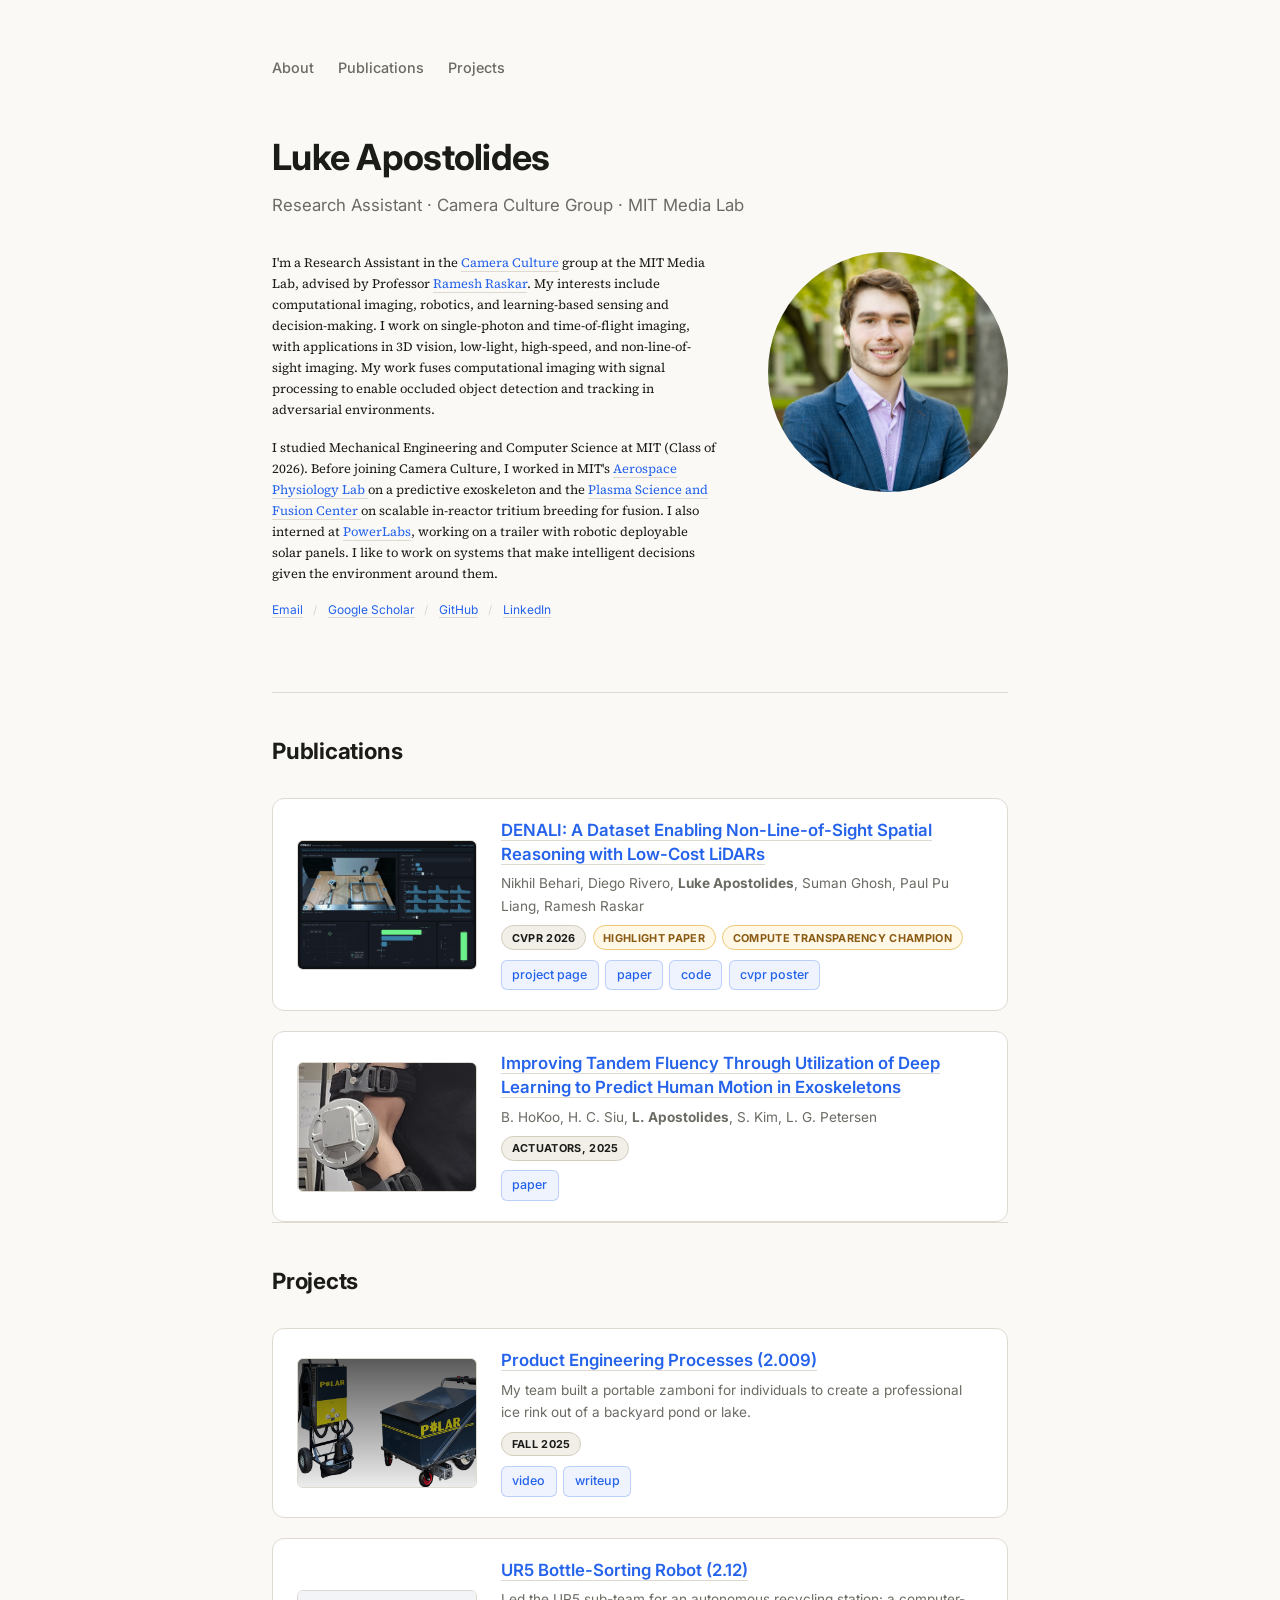
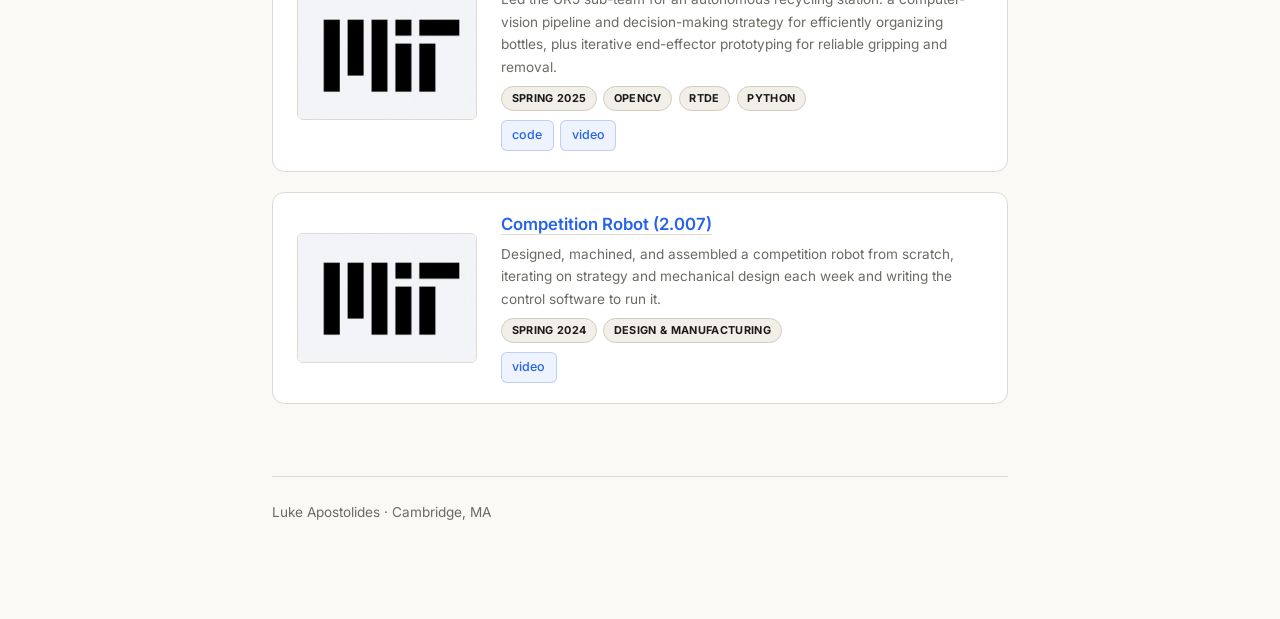
==== index.html @ f150d7a1 "Publish personal site Co-Authored-By: Claude Sonnet 5 <noreply@anthropic.com>" ====
<!DOCTYPE html>
<html lang="en">
<head>
  <meta charset="UTF-8">
  <meta name="viewport" content="width=device-width, initial-scale=1.0">
  <meta name="author" content="Luke Apostolides">
  <meta name="description" content="Luke Apostolides — Research Assistant in the Camera Culture group at the MIT Media Lab, working on non-line-of-sight sensing and robotics.">
  <title>Luke Apostolides</title>
  <link rel="preconnect" href="https://fonts.googleapis.com">
  <link rel="preconnect" href="https://fonts.gstatic.com" crossorigin>
  <link href="https://fonts.googleapis.com/css2?family=Inter:wght@400;500;600;700&family=Source+Serif+4:ital,opsz,wght@0,8..60,400;0,8..60,600;1,8..60,400&display=swap" rel="stylesheet">
  <link rel="stylesheet" href="style.css">
</head>
<body>
<main class="wrap">

  <!-- ===== Nav ===== -->
  <nav class="nav" aria-label="Primary">
    <a href="#about">About</a>
    <a href="#publications">Publications</a>
    <a href="#projects">Projects</a>
  </nav>

  <!-- ===== Header ===== -->
  <header class="header" id="about">
    <h1 class="header__name">Luke Apostolides</h1>
    <p class="header__role">Research Assistant &middot; Camera Culture Group &middot; MIT Media Lab</p>
  </header>

  <!-- ===== Intro: bio + photo ===== -->
  <section class="intro">
    <div class="intro__bio">
      <p>
        I'm a Research Assistant in the
        <a href="https://www.media.mit.edu/groups/camera-culture/overview/">Camera Culture</a>
        group at the MIT Media Lab, advised by Professor
        <a href="https://www.media.mit.edu/people/raskar/overview/">Ramesh Raskar</a>.
        My interests include computational imaging, robotics, and learning-based sensing and decision-making.
        I work on single-photon and time-of-flight imaging, with applications in 3D vision,
        low-light, high-speed, and non-line-of-sight imaging. My work fuses computational imaging with signal processing
        to enable occluded object detection and tracking in adversarial environments.
      </p>
      <p>
        I studied Mechanical Engineering and Computer Science at MIT (Class of 2026). Before joining
        Camera Culture, I worked in MIT's <a href="https://aeroastro.mit.edu/mit-aerospace-physiology-lab/">Aerospace Physiology Lab
        </a> on a predictive exoskeleton and the <a href="https://www.psfc.mit.edu/">Plasma Science and Fusion Center
        </a> on scalable in-reactor tritium breeding for fusion. I also interned at <a href="https://gopowerlabs.com/">PowerLabs</a>, working on a trailer with robotic deployable solar panels.
        I like to work on systems that make intelligent decisions given
        the environment around them.
      </p>
      <p class="intro__links">
        <a href="mailto:lapost3@media.mit.edu">Email</a><span class="sep">/</span>
        <a href="https://scholar.google.com/citations?user=-pBq0oEAAAAJ&hl=en">Google Scholar</a><span class="sep">/</span>
        <a href="https://github.com/lapostolides">GitHub</a><span class="sep">/</span>
        <a href="https://www.linkedin.com/in/lapostolides">LinkedIn</a>
      </p>
    </div>
    <!-- Replace images/profile.jpg with your photo (square crop works best) -->
    <div class="intro__photo-frame">
      <img class="intro__photo" src="images/MIT-95.jpg" alt="Luke Apostolides">
    </div>
  </section>

  <hr class="divider">

  <!-- ===== Publications ===== -->
  <section id="publications">
    <h2 class="section-title">Publications</h2>
    <div class="projects">

      <article class="project">
        <div class="project__thumb-frame">
          <img class="project__thumb" src="images/denali.gif" alt="DENALI dataset">
        </div>
        <div class="project__body">
          <h3 class="project__title">
            <a href="https://nikhilbehari.github.io/denali/">DENALI: A Dataset Enabling Non-Line-of-Sight Spatial Reasoning with Low-Cost LiDARs</a>
          </h3>
          <p class="project__authors">
            Nikhil Behari, Diego Rivero, <strong>Luke Apostolides</strong>, Suman Ghosh, Paul Pu Liang, Ramesh Raskar
          </p>
          <div class="project__badges">
            <span class="badge badge--venue">CVPR 2026</span>
            <span class="badge badge--award">Highlight Paper</span>
            <span class="badge badge--award">Compute Transparency Champion</span>
          </div>
          <div class="project__links">
            <a href="https://nikhilbehari.github.io/denali/">project page</a>
            <a href="https://openaccess.thecvf.com/content/CVPR2026/papers/Behari_DENALI_A_Dataset_Enabling_Non-Line-of-Sight_Spatial_Reasoning_with_Low-Cost_LiDARs_CVPR_2026_paper.pdf">paper</a>
            <a href="https://github.com/NikhilBehari/denali">code</a>
            <a href="https://cvpr.thecvf.com/virtual/2026/poster/40169">cvpr poster</a>
          </div>
        </div>
      </article>

      <article class="project">
        <img class="project__thumb" src="images/exoskeleton.jpg" alt="Exoskeleton motion prediction">
        <div class="project__body">
          <h3 class="project__title">
            <a href="https://doi.org/10.3390/act14060260">Improving Tandem Fluency Through Utilization of Deep Learning to Predict Human Motion in Exoskeletons</a>
          </h3>
          <p class="project__authors">
            B. HoKoo, H. C. Siu, <strong>L. Apostolides</strong>, S. Kim, L. G. Petersen
          </p>
          <div class="project__badges">
            <span class="badge badge--venue">Actuators, 2025</span>
          </div>
          <div class="project__links">
            <a href="https://doi.org/10.3390/act14060260">paper</a>
          </div>
        </div>
      </article>

    </div>
  </section>

  <hr class="divider">

  <!-- ===== Projects ===== -->
  <section id="projects">
    <h2 class="section-title">Projects</h2>
    <div class="projects">

      <!-- 2.009 — fill in once you have details -->
      <article class="project">
        <img class="project__thumb" src="images/polar.png" alt="2.009 project">
        <div class="project__body">
          <h3 class="project__title"><a href="#">Product Engineering Processes (2.009)</a></h3>
          <p class="project__authors">
            My team built a portable zamboni for individuals to create a professional ice rink
            out of a backyard pond or lake.
          </p>
          <div class="project__badges">
            <span class="badge badge--venue">Fall 2025</span>
          </div>
          <div class="project__links">
            <a href="#">video</a>
            <a href="#">writeup</a>
          </div>
        </div>
      </article>

      <article class="project">
        <img class="project__thumb" src="images/logo.png" alt="UR5 bottle-sorting robot">
        <div class="project__body">
          <h3 class="project__title"><a href="#">UR5 Bottle-Sorting Robot (2.12)</a></h3>
          <p class="project__authors">
            Led the UR5 sub-team for an autonomous recycling station: a computer-vision pipeline
            and decision-making strategy for efficiently organizing bottles, plus iterative
            end-effector prototyping for reliable gripping and removal.
          </p>
          <div class="project__badges">
            <span class="badge badge--venue">Spring 2025</span>
            <span class="badge badge--venue">OpenCV</span>
            <span class="badge badge--venue">RTDE</span>
            <span class="badge badge--venue">Python</span>
          </div>
          <div class="project__links">
            <a href="#">code</a>
            <a href="#">video</a>
          </div>
        </div>
      </article>

      <article class="project">
        <img class="project__thumb" src="images/logo.png" alt="2.007 competition robot">
        <div class="project__body">
          <h3 class="project__title"><a href="#">Competition Robot (2.007)</a></h3>
          <p class="project__authors">
            Designed, machined, and assembled a competition robot from scratch, iterating on
            strategy and mechanical design each week and writing the control software to run it.
          </p>
          <div class="project__badges">
            <span class="badge badge--venue">Spring 2024</span>
            <span class="badge badge--venue">Design &amp; Manufacturing</span>
          </div>
          <div class="project__links">
            <a href="#">video</a>
          </div>
        </div>
      </article>

    </div>
  </section>

  <footer class="footer">
    Luke Apostolides &middot; Cambridge, MA
  </footer>

</main>
</body>
</html>
---- style.css ----
:root {
  --paper: #faf9f6;
  --ink: #1b1b18;
  --meta: #6b6b64;
  --accent: #2563eb;
  --rule: #dedad2;
  --max-width: 800px;
}

* {
  box-sizing: border-box;
}

html {
  -webkit-font-smoothing: antialiased;
}

body {
  margin: 0;
  padding: 0;
  background: var(--paper);
  color: var(--ink);
  font-family: "Inter", -apple-system, BlinkMacSystemFont, "Segoe UI", Helvetica, Arial, sans-serif;
  font-size: 16px;
  line-height: 1.65;
}

a {
  color: var(--accent);
  text-decoration: none;
  border-bottom: 1px solid var(--rule);
  transition: border-color 0.15s ease, color 0.15s ease;
}

a:hover,
a:focus-visible {
  color: var(--accent);
  border-bottom-color: var(--accent);
}

a:focus-visible {
  outline: 2px solid var(--accent);
  outline-offset: 3px;
  border-bottom-color: transparent;
}

.wrap {
  max-width: var(--max-width);
  margin: 0 auto;
  padding: 3.5rem 2rem 6rem;
}

/* ---------- Nav ---------- */

.nav {
  display: flex;
  gap: 1.5rem;
  margin-bottom: 3rem;
  font-size: 0.9rem;
  font-weight: 500;
}

.nav a {
  color: var(--meta);
  border-bottom: none;
}

.nav a:hover,
.nav a:focus-visible {
  color: var(--accent);
}

/* ---------- Header ---------- */

.header {
  margin-bottom: 2rem;
}

.header__name {
  margin: 0 0 0.3rem;
  font-size: 2.25rem;
  font-weight: 700;
  letter-spacing: -0.02em;
}

.header__role {
  margin: 0;
  color: var(--meta);
  font-size: 1.05rem;
}

/* ---------- Intro: bio + photo ---------- */

.intro {
  display: flex;
  gap: 3rem;
  align-items: flex-start;
  margin-bottom: 3.5rem;
}

.intro__bio {
  flex: 1 1 auto;
  min-width: 0;
  font-family: "Source Serif 4", Georgia, "Times New Roman", serif;
  font-size: 0.8rem;
}

.intro__bio p {
  margin: 0 0 1rem;
}

.intro__links {
  margin: 1.25rem 0 0;
  font-family: "Inter", -apple-system, BlinkMacSystemFont, "Segoe UI", Helvetica, Arial, sans-serif;
  font-size: 0.75rem;
  color: var(--meta);
}

.intro__links a {
  margin-right: 0.1rem;
}

.intro__links span.sep {
  margin: 0 0.5rem;
  color: var(--rule);
}

.intro__photo-frame {
  flex: none;
  width: 240px;
  height: 240px;
  border-radius: 50%;
  overflow: hidden;
  background: var(--rule);
}

.intro__photo {
  width: 100%;
  height: 100%;
  object-fit: cover;
  object-position: 100% 10%;
}

/* ---------- Section divider + heading ---------- */

.divider {
  border: none;
  border-top: 1px solid var(--rule);
  margin: 0 0 2.5rem;
}

.section-title {
  font-size: 1.4rem;
  font-weight: 700;
  letter-spacing: -0.01em;
  margin: 0 0 1.75rem;
}

/* ---------- Projects ---------- */

.projects {
  display: flex;
  flex-direction: column;
  gap: 1.25rem;
}

.project {
  display: flex;
  gap: 1.5rem;
  align-items: center;
  padding: 1.25rem 1.5rem;
  border: 1px solid var(--rule);
  border-radius: 12px;
  background: #fff;
}

.project__thumb {
  flex: none;
  width: 180px;
  height: 130px;
  border-radius: 6px;
  object-fit: cover;
  background: var(--rule);
  border: 1px solid var(--rule);
}

.project__thumb-frame {
  flex: none;
  width: 180px;
  height: 130px;
  border-radius: 6px;
  overflow: hidden;
  background: var(--rule);
  border: 1px solid var(--rule);
}

.project__thumb-frame .project__thumb {
  width: 100%;
  height: 100%;
  border: none;
  border-radius: 0;
  object-position: center;
}

.project__body {
  min-width: 0;
}

.project__title {
  margin: 0 0 0.4rem;
  font-size: 1.05rem;
  font-weight: 600;
  line-height: 1.4;
}

.project__authors {
  margin: 0 0 0.5rem;
  font-size: 0.85rem;
  color: var(--meta);
}

.project__badges {
  display: flex;
  flex-wrap: wrap;
  gap: 0.4rem;
  margin: 0 0 0.6rem;
}

.badge {
  display: inline-flex;
  align-items: center;
  font-size: 0.68rem;
  font-weight: 700;
  text-transform: uppercase;
  letter-spacing: 0.03em;
  padding: 0.2rem 0.6rem;
  border-radius: 999px;
  line-height: 1.5;
}

.badge--venue {
  background: #f1efe8;
  border: 1px solid #d3cdbd;
  color: var(--ink);
}

.badge--award {
  background: #fff8e6;
  border: 1px solid #eec877;
  color: #8a5a13;
}

.project__links {
  display: flex;
  flex-wrap: wrap;
  gap: 0.4rem;
  margin: 0;
}

.project__links a {
  font-size: 0.78rem;
  font-weight: 500;
  padding: 0.25rem 0.65rem;
  border: 1px solid rgba(37, 99, 235, 0.25);
  border-radius: 6px;
  background: rgba(37, 99, 235, 0.08);
}

/* ---------- Footer ---------- */

.footer {
  margin-top: 4.5rem;
  padding-top: 1.5rem;
  border-top: 1px solid var(--rule);
  font-size: 0.85rem;
  color: var(--meta);
}

/* ---------- Responsive ---------- */

@media (max-width: 700px) {
  .intro {
    flex-direction: column-reverse;
    gap: 1.5rem;
  }

  .intro__photo-frame {
    width: 150px;
    height: 150px;
  }
}

@media (max-width: 520px) {
  .wrap {
    padding: 2.5rem 1.25rem 4rem;
  }

  .nav {
    gap: 1rem;
  }

  .header__name {
    font-size: 1.85rem;
  }

  .project {
    flex-direction: column;
  }

  .project__thumb,
  .project__thumb-frame {
    width: 100%;
    height: 180px;
  }
}

@media (prefers-reduced-motion: reduce) {
  a {
    transition: none;
  }
}
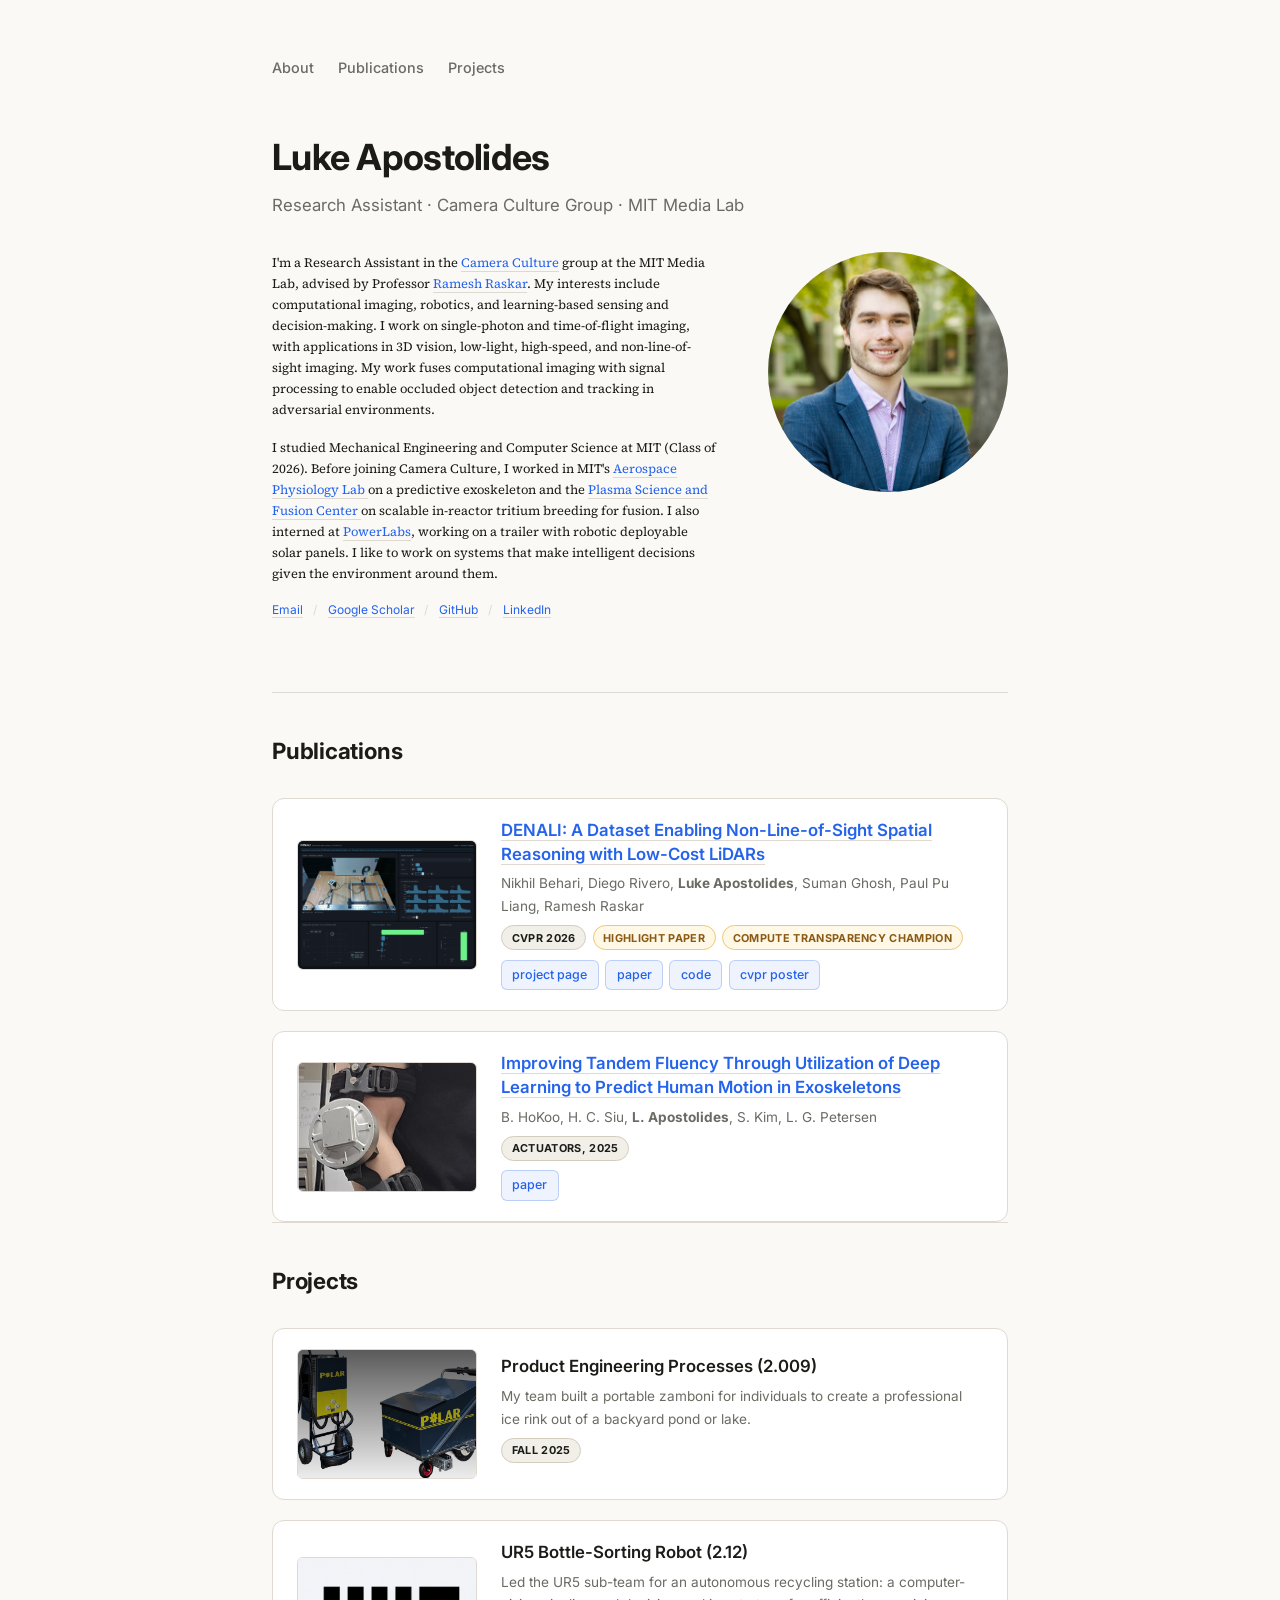
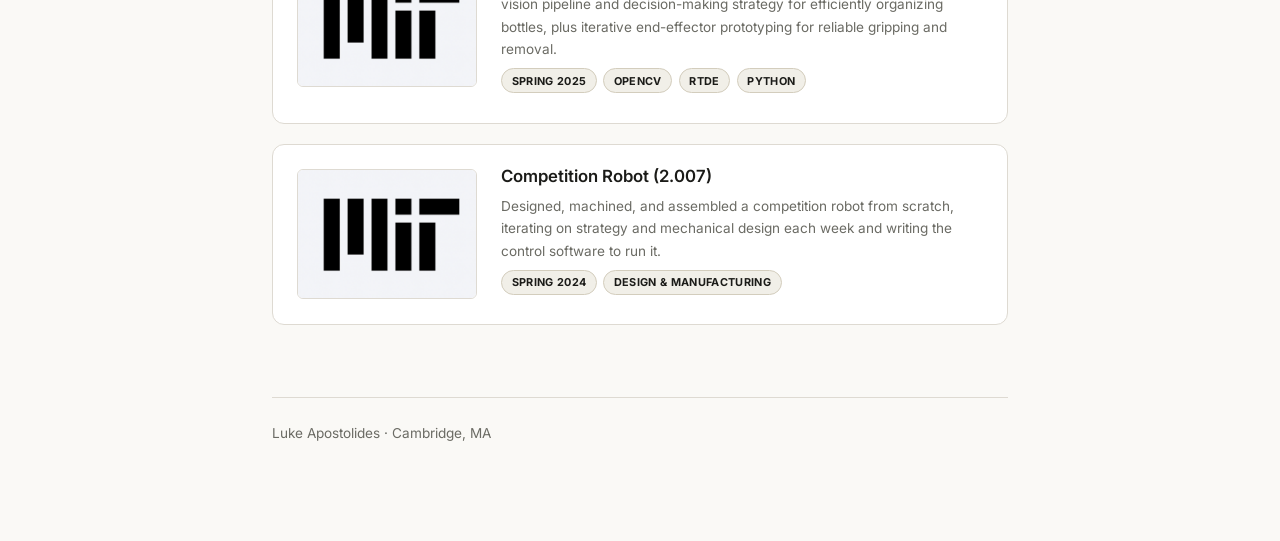
==== commit 1b41c2c0: "fix links" ====
--- a/index.html
+++ b/index.html
@@ -125,7 +125,7 @@
       <article class="project">
         <img class="project__thumb" src="images/polar.png" alt="2.009 project">
         <div class="project__body">
-          <h3 class="project__title"><a href="#">Product Engineering Processes (2.009)</a></h3>
+          <h3 class="project__title">Product Engineering Processes (2.009)</h3>
           <p class="project__authors">
             My team built a portable zamboni for individuals to create a professional ice rink
             out of a backyard pond or lake.
@@ -133,17 +133,13 @@
           <div class="project__badges">
             <span class="badge badge--venue">Fall 2025</span>
           </div>
-          <div class="project__links">
-            <a href="#">video</a>
-            <a href="#">writeup</a>
-          </div>
         </div>
       </article>
 
       <article class="project">
         <img class="project__thumb" src="images/logo.png" alt="UR5 bottle-sorting robot">
         <div class="project__body">
-          <h3 class="project__title"><a href="#">UR5 Bottle-Sorting Robot (2.12)</a></h3>
+          <h3 class="project__title">UR5 Bottle-Sorting Robot (2.12)</h3>
           <p class="project__authors">
             Led the UR5 sub-team for an autonomous recycling station: a computer-vision pipeline
             and decision-making strategy for efficiently organizing bottles, plus iterative
@@ -155,17 +151,13 @@
             <span class="badge badge--venue">RTDE</span>
             <span class="badge badge--venue">Python</span>
           </div>
-          <div class="project__links">
-            <a href="#">code</a>
-            <a href="#">video</a>
-          </div>
         </div>
       </article>
 
       <article class="project">
         <img class="project__thumb" src="images/logo.png" alt="2.007 competition robot">
         <div class="project__body">
-          <h3 class="project__title"><a href="#">Competition Robot (2.007)</a></h3>
+          <h3 class="project__title">Competition Robot (2.007)</h3>
           <p class="project__authors">
             Designed, machined, and assembled a competition robot from scratch, iterating on
             strategy and mechanical design each week and writing the control software to run it.
@@ -173,9 +165,6 @@
           <div class="project__badges">
             <span class="badge badge--venue">Spring 2024</span>
             <span class="badge badge--venue">Design &amp; Manufacturing</span>
-          </div>
-          <div class="project__links">
-            <a href="#">video</a>
           </div>
         </div>
       </article>
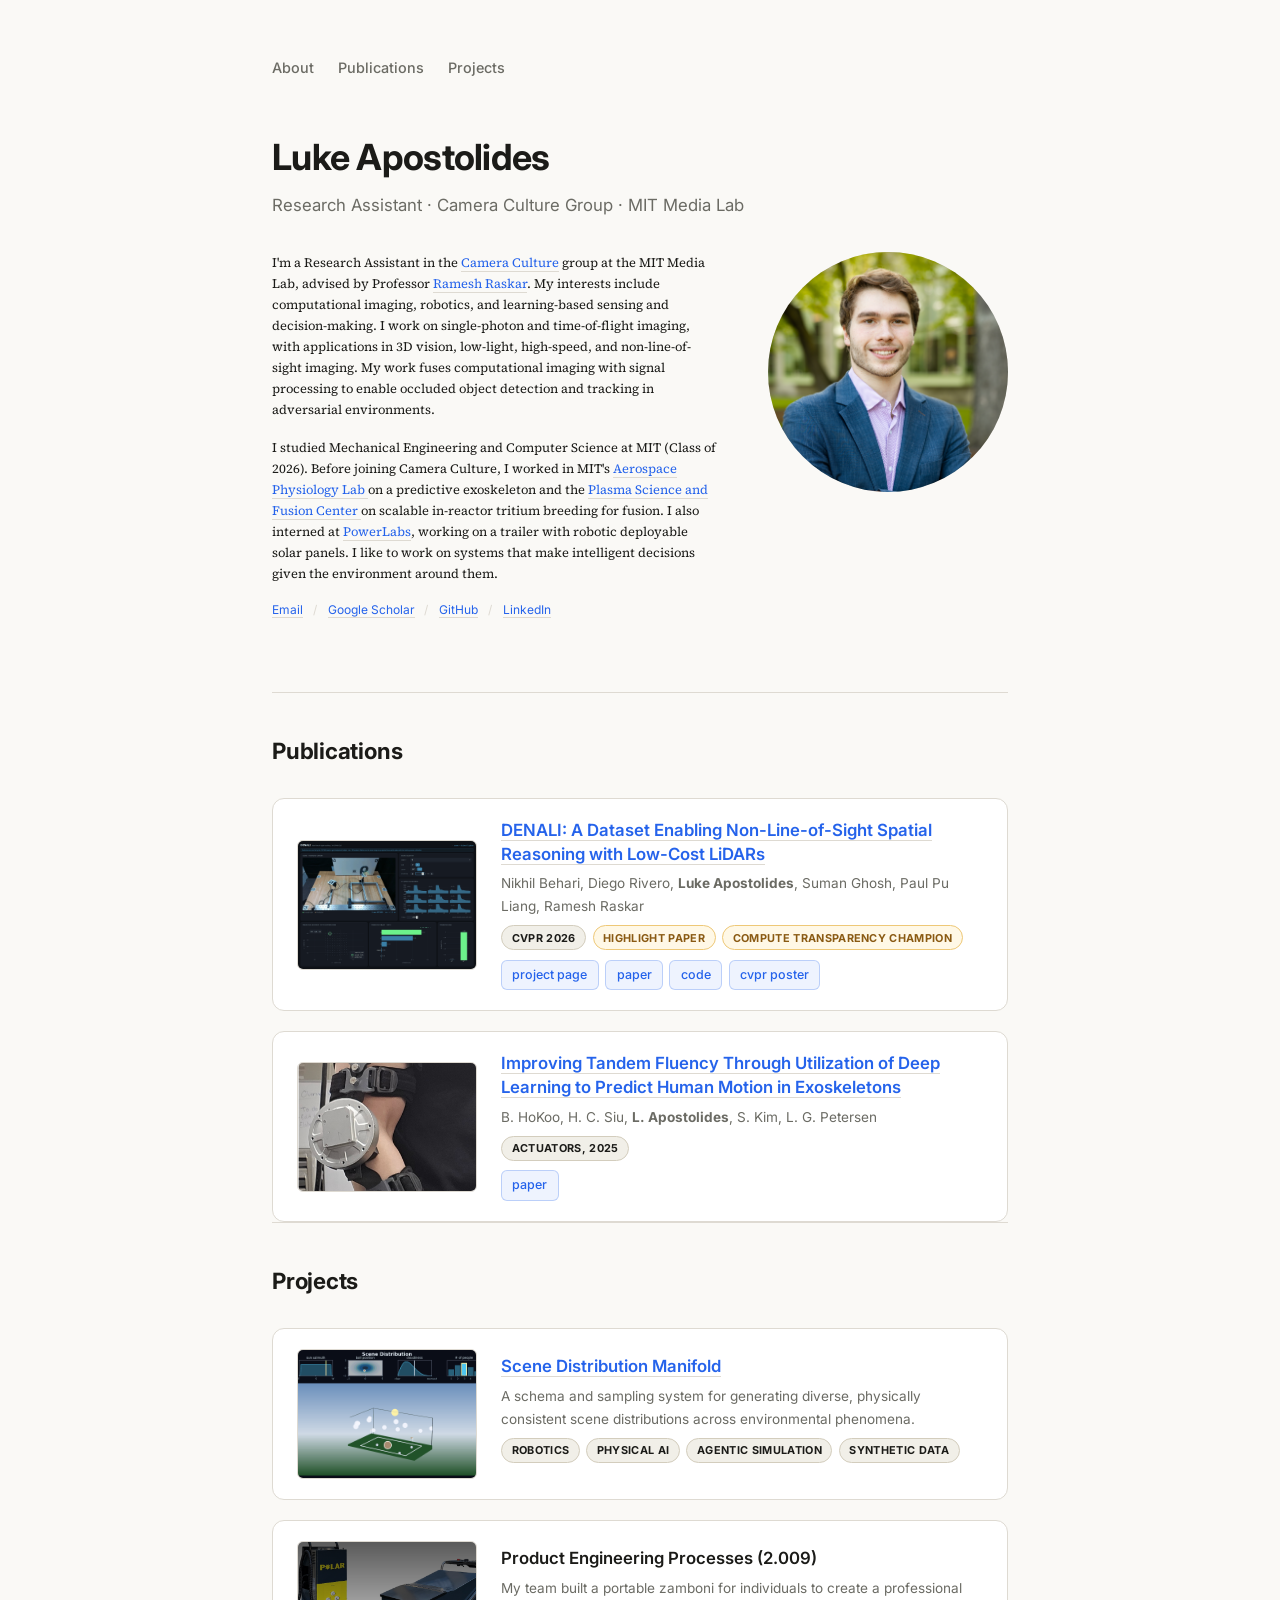
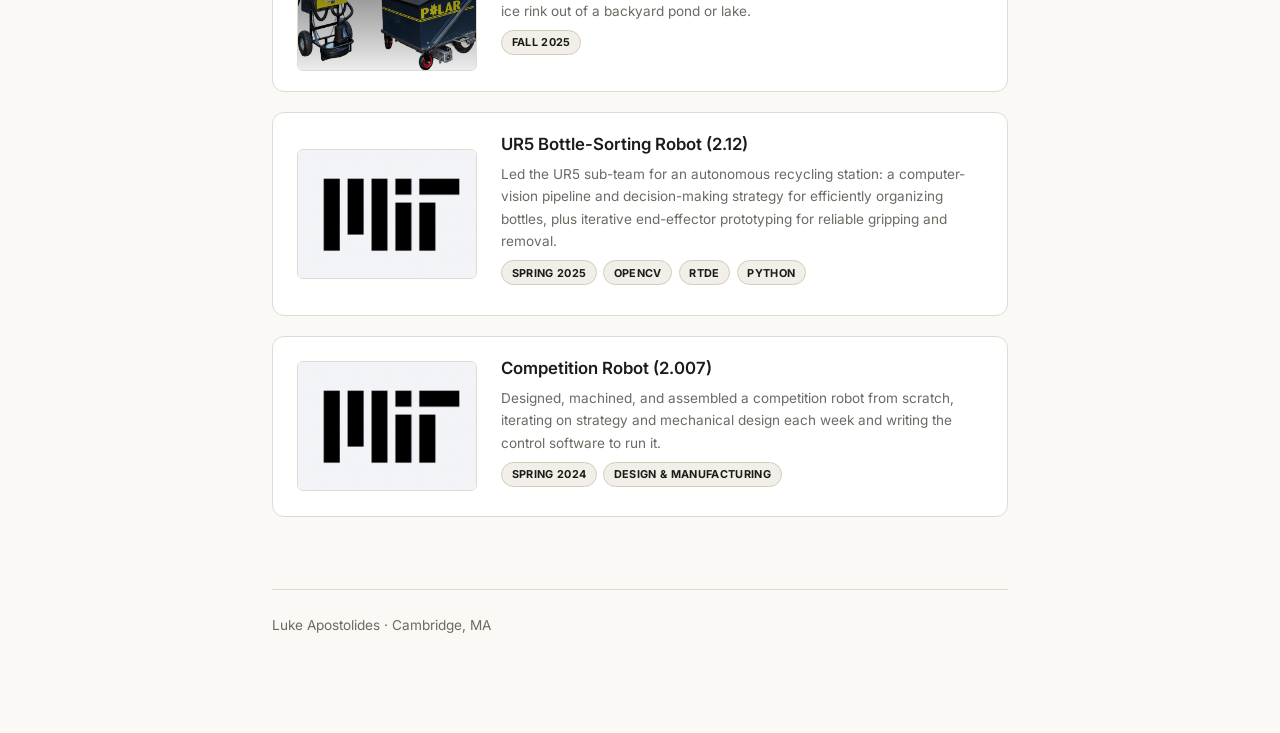
==== commit 4e4bae7b: "Add Scene Distribution Manifold project page, remove Sensor Capability Algebra Co-Authored-By: Claud" ====
--- a/index.html
+++ b/index.html
@@ -121,6 +121,23 @@
     <h2 class="section-title">Projects</h2>
     <div class="projects">
 
+      <article class="project">
+        <img class="project__thumb" src="images/scene.gif" alt="Scene Distribution Manifold">
+        <div class="project__body">
+          <h3 class="project__title"><a href="scene-distribution-manifold.html">Scene Distribution Manifold</a></h3>
+          <p class="project__authors">
+            A schema and sampling system for generating diverse, physically consistent scene
+            distributions across environmental phenomena.
+          </p>
+          <div class="project__badges">
+            <span class="badge badge--venue">Robotics</span>
+            <span class="badge badge--venue">Physical AI</span>
+            <span class="badge badge--venue">Agentic Simulation</span>
+            <span class="badge badge--venue">Synthetic Data</span>
+          </div>
+        </div>
+      </article>
+
       <!-- 2.009 — fill in once you have details -->
       <article class="project">
         <img class="project__thumb" src="images/polar.png" alt="2.009 project">
--- a/style.css
+++ b/style.css
@@ -276,6 +276,278 @@
   color: var(--meta);
 }
 
+/* ---------- Project detail page ---------- */
+
+.back-link {
+  display: inline-block;
+  margin-bottom: 2rem;
+  font-size: 0.9rem;
+  color: var(--meta);
+  border-bottom: none;
+}
+
+.back-link:hover,
+.back-link:focus-visible {
+  color: var(--accent);
+}
+
+.project-hero {
+  margin-bottom: 1.5rem;
+}
+
+.project-hero__title {
+  margin: 0 0 0.6rem;
+  font-size: 2rem;
+  font-weight: 700;
+  letter-spacing: -0.02em;
+  line-height: 1.25;
+}
+
+.project-hero__badges {
+  display: flex;
+  flex-wrap: wrap;
+  gap: 0.4rem;
+}
+
+.project-hero__media {
+  width: 100%;
+  border-radius: 12px;
+  border: 1px solid var(--rule);
+  overflow: hidden;
+  background: var(--rule);
+  margin: 1.5rem 0 2.5rem;
+}
+
+.project-hero__media video,
+.project-hero__media img {
+  display: block;
+  width: 100%;
+  height: auto;
+}
+
+.project-section {
+  margin-bottom: 2.5rem;
+}
+
+.project-section__title {
+  font-size: 1.15rem;
+  font-weight: 700;
+  margin: 0 0 0.75rem;
+}
+
+.project-section p {
+  margin: 0 0 1rem;
+}
+
+.example-box {
+  margin: 1.25rem 0;
+  padding: 1rem 1.25rem;
+  border: 1px solid var(--rule);
+  border-left: 3px solid var(--accent);
+  border-radius: 0 8px 8px 0;
+  background: #fff;
+  font-size: 0.92rem;
+}
+
+.example-box__label {
+  display: block;
+  margin-bottom: 0.5rem;
+  font-size: 0.68rem;
+  font-weight: 700;
+  text-transform: uppercase;
+  letter-spacing: 0.03em;
+  color: var(--accent);
+}
+
+.example-box code {
+  font-family: "SF Mono", "Fira Code", Consolas, monospace;
+  font-size: 0.85em;
+  background: #f1efe8;
+  border-radius: 3px;
+  padding: 0.1em 0.35em;
+}
+
+.example-box__caption {
+  margin: 0.9rem 0 0;
+  font-size: 0.85rem;
+  color: var(--meta);
+}
+
+.flow {
+  display: flex;
+  flex-direction: column;
+  gap: 0.6rem;
+}
+
+.flow__row {
+  display: flex;
+  align-items: stretch;
+  gap: 0.6rem;
+  flex-wrap: wrap;
+}
+
+.flow__step {
+  flex: 0 0 auto;
+  border: 1px solid var(--rule);
+  border-radius: 8px;
+  padding: 0.75rem 0.9rem;
+  background: var(--paper);
+  font-size: 0.82rem;
+  line-height: 1.5;
+  text-align: center;
+}
+
+.flow__row > .flow__step {
+  flex: 1 1 170px;
+}
+
+.flow__step--result {
+  border-color: var(--accent);
+  background: rgba(37, 99, 235, 0.06);
+}
+
+.flow__tag {
+  display: block;
+  margin-bottom: 0.4rem;
+  font-size: 0.62rem;
+  font-weight: 700;
+  text-transform: uppercase;
+  letter-spacing: 0.03em;
+  color: var(--meta);
+}
+
+.flow__value {
+  display: block;
+  margin-top: 0.4rem;
+  color: var(--meta);
+}
+
+.flow--pipeline .flow__step {
+  padding: 1.1rem 1.25rem;
+  border-width: 1px;
+  border-top-width: 3px;
+}
+
+.flow--pipeline .flow__num {
+  display: inline-flex;
+  align-items: center;
+  justify-content: center;
+  width: 30px;
+  height: 30px;
+  margin-bottom: 0.5rem;
+  border-radius: 50%;
+  font-size: 0.85rem;
+  font-weight: 700;
+}
+
+.flow--pipeline .flow__tag {
+  display: block;
+  margin-bottom: 0.4rem;
+  font-size: 1.05rem;
+  font-weight: 700;
+  text-transform: none;
+  letter-spacing: -0.01em;
+}
+
+.flow--pipeline .flow__desc {
+  margin: 0;
+  font-size: 0.9rem;
+  color: var(--ink);
+  line-height: 1.55;
+}
+
+.flow__step--stage1 { border-top-color: #0d9488; }
+.flow__step--stage1 .flow__num { background: rgba(13, 148, 136, 0.12); color: #0d9488; }
+.flow__step--stage1 .flow__tag { color: #0d9488; }
+
+.flow__step--stage2 { border-top-color: #b45309; }
+.flow__step--stage2 .flow__num { background: rgba(180, 83, 9, 0.12); color: #b45309; }
+.flow__step--stage2 .flow__tag { color: #b45309; }
+
+.flow__step--stage3 { border-top-color: #2563eb; }
+.flow__step--stage3 .flow__num { background: rgba(37, 99, 235, 0.12); color: #2563eb; }
+.flow__step--stage3 .flow__tag { color: #2563eb; }
+
+.flow__step--stage4 { border-top-color: #7c3aed; }
+.flow__step--stage4 .flow__num { background: rgba(124, 58, 237, 0.12); color: #7c3aed; }
+.flow__step--stage4 .flow__tag { color: #7c3aed; }
+
+.flow__arrow {
+  flex: 0 0 auto;
+  display: flex;
+  flex-direction: column;
+  align-items: center;
+  justify-content: center;
+  gap: 0.15rem;
+  min-width: 88px;
+  text-align: center;
+  font-size: 1.2rem;
+  color: var(--accent);
+}
+
+.flow__arrow span {
+  font-size: 0.6rem;
+  font-weight: 600;
+  text-transform: uppercase;
+  letter-spacing: 0.02em;
+  color: var(--meta);
+}
+
+.flow__arrow code {
+  font-size: 0.6rem;
+}
+
+.flow__arrow--down {
+  align-self: center;
+  min-width: 0;
+}
+
+@media (max-width: 700px) {
+  .flow__row {
+    flex-direction: column;
+  }
+
+  .flow__row .flow__arrow {
+    flex-direction: row;
+    min-width: 0;
+    align-self: center;
+  }
+}
+
+.project-gallery {
+  display: grid;
+  grid-template-columns: repeat(2, 1fr);
+  gap: 1rem;
+}
+
+.project-gallery figure {
+  margin: 0;
+  border: 1px solid var(--rule);
+  border-radius: 8px;
+  overflow: hidden;
+  background: #fff;
+}
+
+.project-gallery img,
+.project-gallery video {
+  display: block;
+  width: 100%;
+  height: 200px;
+  object-fit: cover;
+}
+
+.project-gallery figcaption {
+  padding: 0.5rem 0.75rem;
+  font-size: 0.8rem;
+  color: var(--meta);
+}
+
+@media (max-width: 520px) {
+  .project-gallery {
+    grid-template-columns: 1fr;
+  }
+}
+
 /* ---------- Responsive ---------- */
 
 @media (max-width: 700px) {
